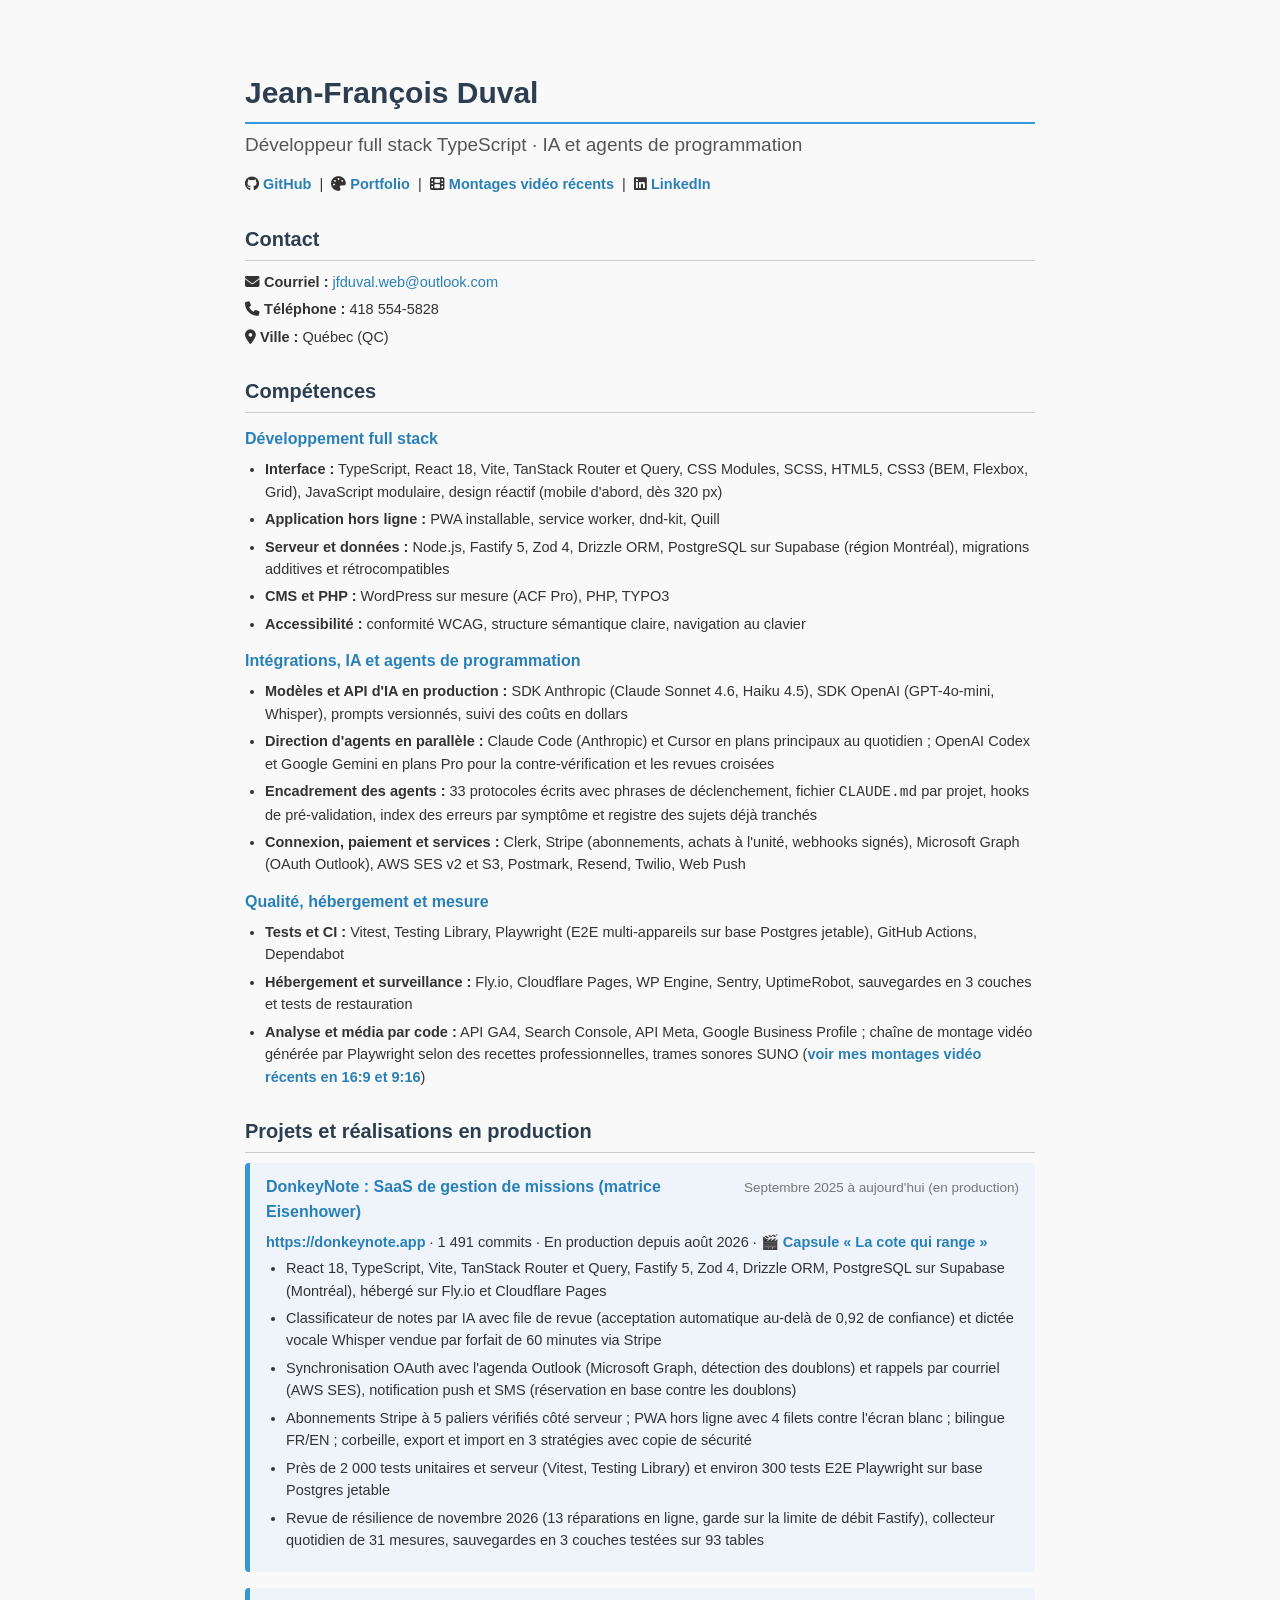
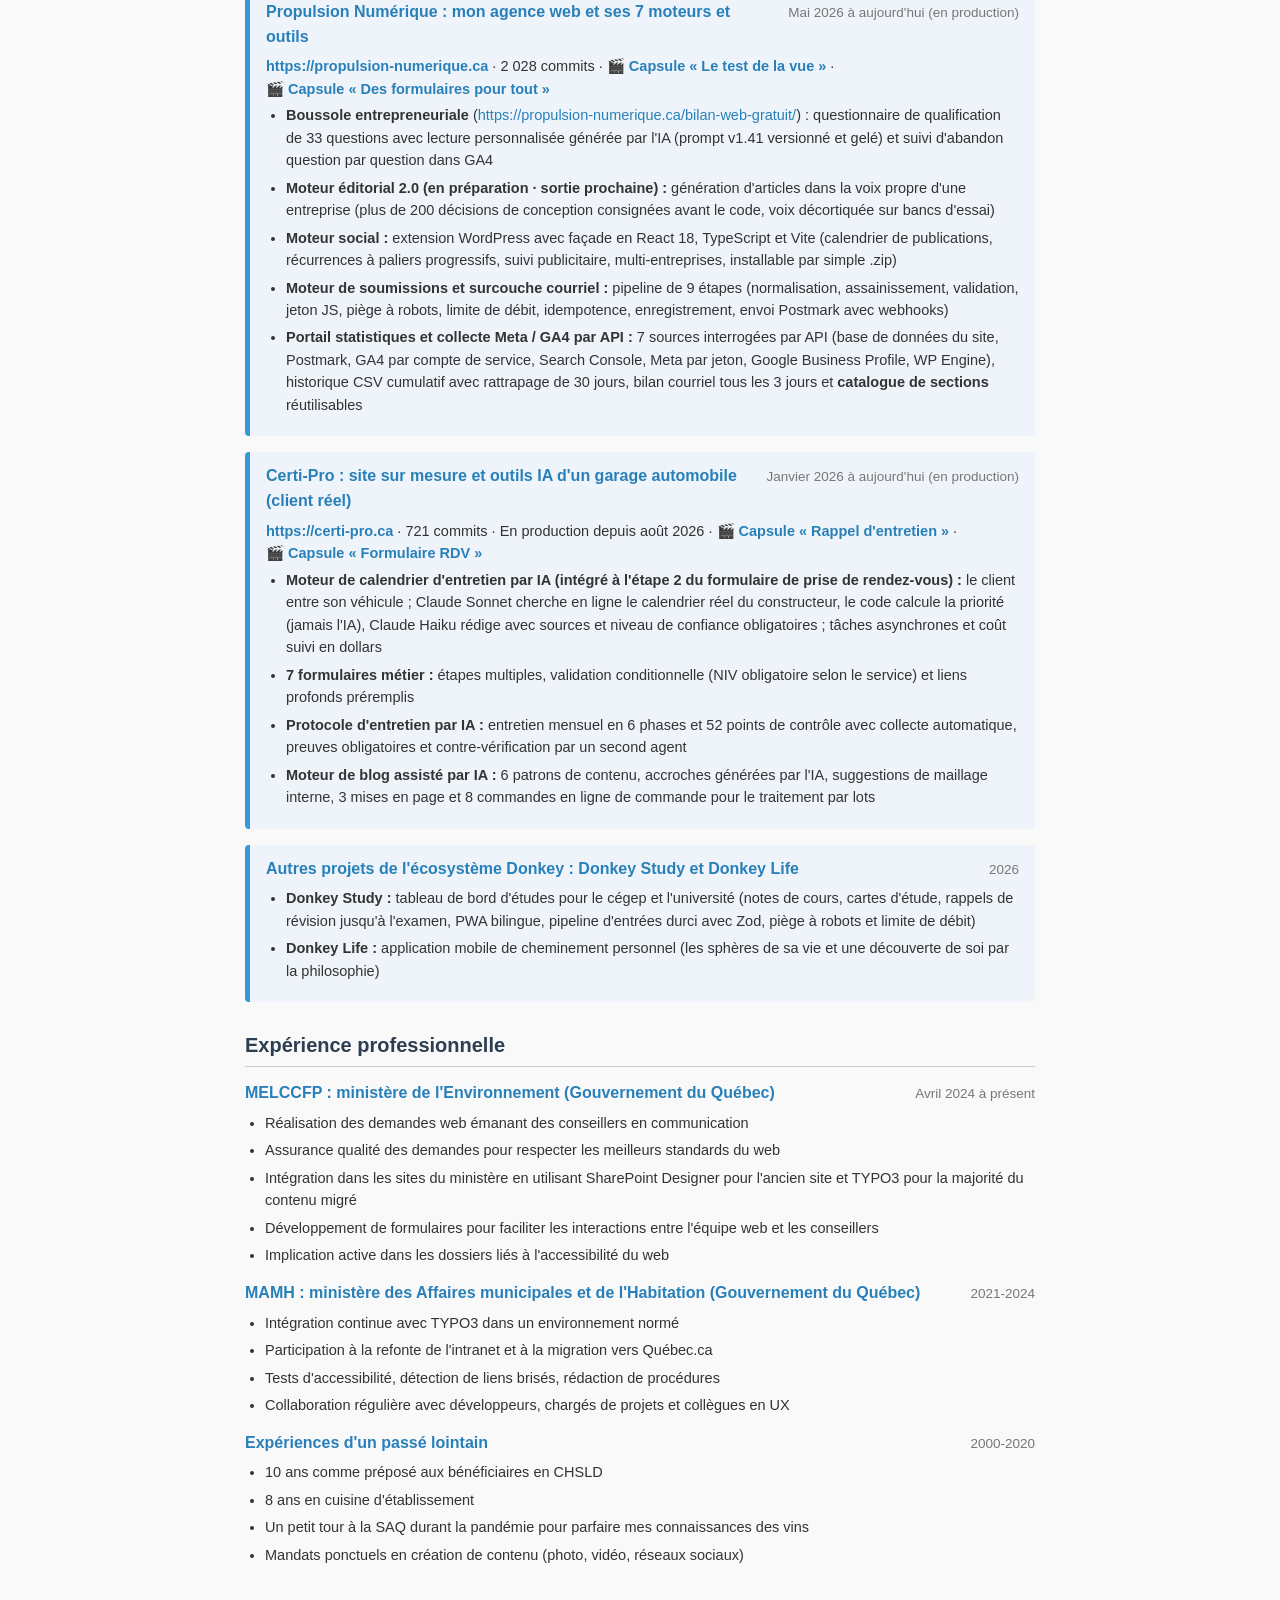
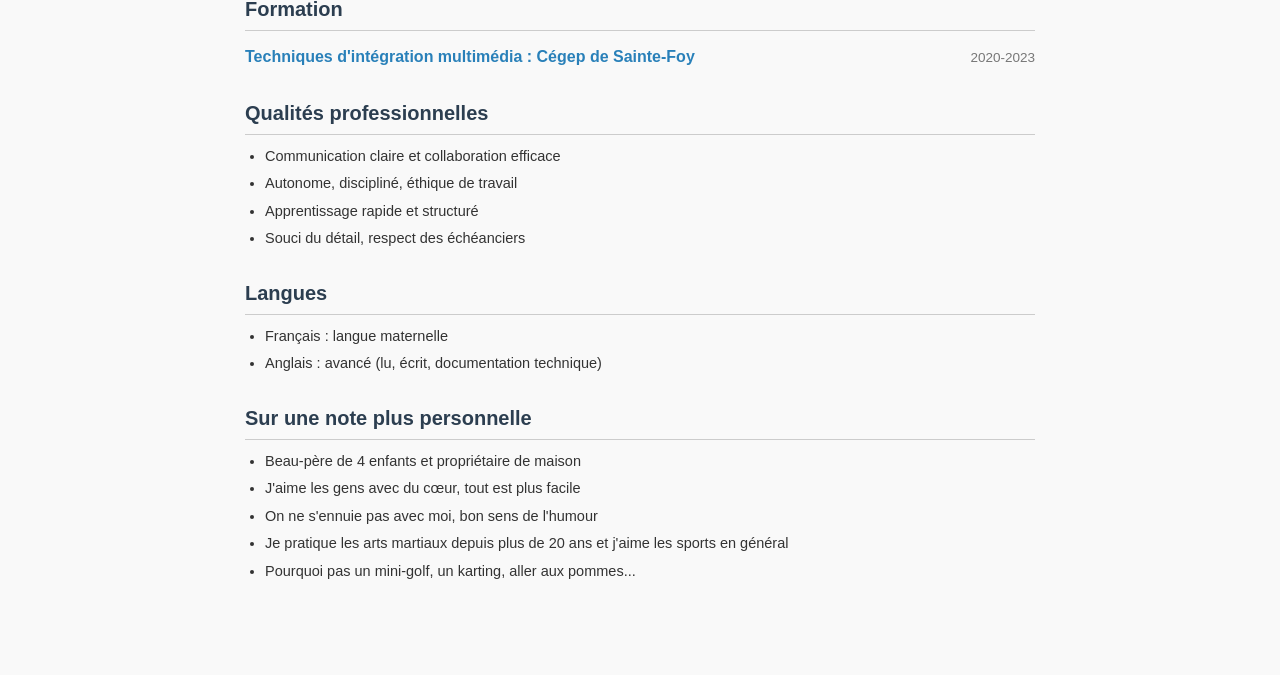
==== cv.html @ 27498d26 "Correctifs portfolio: 7 moteurs PN, 11 volets DonkeyNote, etape 2 calendrier Certi-Pro, lecteur vide" ====
<!DOCTYPE html>
<html lang="fr">

<head>
    <meta charset="UTF-8">
    <title>Jean-François Duval - Développeur full stack TypeScript · IA et agents de programmation</title>
    <meta name="viewport" content="width=device-width, initial-scale=1">
    <link rel="stylesheet" href="https://cdnjs.cloudflare.com/ajax/libs/font-awesome/6.5.0/css/all.min.css">
    <style>
        @page {
            size: Letter portrait;
            margin: 13.5mm 16mm;
        }

        * {
            box-sizing: border-box;
            -webkit-print-color-adjust: exact;
            print-color-adjust: exact;
        }

        .liste-contact {
            list-style: none;
            padding-left: 0;
        }

        body {
            font-family: 'Segoe UI', sans-serif;
            margin: 40px auto;
            max-width: 850px;
            background: #f9f9f9;
            color: #333;
            padding: 30px;
            line-height: 1.55;
            font-size: 14.5px;
        }

        @media print {
            body {
                margin: 0;
                padding: 0;
                max-width: none;
                background: #ffffff;
                font-size: 10pt;
                line-height: 1.48;
            }
        }

        h1,
        h2,
        h3,
        h4 {
            color: #2c3e50;
            break-after: avoid;
        }

        h1 {
            font-size: 30px;
            border-bottom: 2px solid #3498db;
            padding-bottom: 5px;
            margin-top: 0;
            margin-bottom: 0;
        }

        h2 {
            font-size: 19px;
            margin-top: 6px;
            margin-bottom: 10px;
            font-weight: normal;
            color: #555;
        }

        h3 {
            font-size: 20px;
            margin-top: 28px;
            margin-bottom: 10px;
            border-bottom: 1px solid #ccc;
            padding-bottom: 5px;
        }

        h4 {
            font-size: 16px;
            color: #2980b9;
            margin: 14px 0 6px;
            display: flex;
            justify-content: space-between;
            align-items: baseline;
            gap: 12px;
        }

        a {
            color: #2980b9;
            text-decoration: none;
        }

        ul {
            padding-left: 20px;
            margin-top: 4px;
            margin-bottom: 8px;
        }

        li {
            margin-bottom: 5px;
        }

        .date {
            color: #777;
            font-size: 13.5px;
            font-weight: normal;
            white-space: nowrap;
            flex-shrink: 0;
        }

        section {
            margin-bottom: 24px;
        }

        .highlight {
            background: #eef4fa;
            padding: 12px 16px;
            border-left: 5px solid #3498db;
            margin-bottom: 16px;
            border-radius: 4px;
            break-inside: avoid;
        }

        .highlight h4 {
            margin-top: 0;
        }

        .highlight p {
            margin: 6px 0 0;
        }

        .bloc-poste {
            break-inside: avoid;
            margin-bottom: 12px;
        }

        .contact,
        .skills,
        .experience,
        .education,
        .qualities,
        .languages,
        .interests,
        .projects {
            margin-top: 22px;
        }

        .clear {
            clear: both;
        }
    </style>
</head>

<body>

    <h1>Jean-François Duval</h1>
    <h2>Développeur full stack TypeScript · IA et agents de programmation</h2>
    <p style="white-space: nowrap;">
        <span>
            <i class="fa-brands fa-github"></i>
            <a href="https://github.com/jeffduval1" target="_blank"><strong>GitHub</strong></a>
        </span>
        &nbsp;|&nbsp;
        <span>
            <i class="fa-solid fa-palette"></i>
            <a href="https://jeffduval1.github.io/portfolio/" target="_blank"><strong>Portfolio</strong></a>
        </span>
        &nbsp;|&nbsp;
        <span>
            <i class="fa-solid fa-film"></i>
            <a href="https://1drv.ms/f/c/5f18c55ff03c8e9d/IgB4XdKOYRT3R7EL2zRr6CiNAWuEsrrYtdZXUw7FrZQ0P9o?e=lAoPhI" target="_blank"><strong>Montages vidéo récents</strong></a>
        </span>
        &nbsp;|&nbsp;
        <span>
            <i class="fa-brands fa-linkedin"></i>
            <a href="https://www.linkedin.com/in/jean-francois-duval-web" target="_blank"><strong>LinkedIn</strong></a>
        </span>
    </p>

    <section class="contact">
        <h3>Contact</h3>
        <ul class="liste-contact">
            <li><i class="fa-solid fa-envelope"></i> <strong>Courriel :</strong> <a href="mailto:jfduval.web@outlook.com">jfduval.web@outlook.com</a></li>
            <li><i class="fa-solid fa-phone"></i> <strong>Téléphone :</strong> 418 554-5828</li>
            <li><i class="fa-solid fa-location-dot"></i> <strong>Ville :</strong> Québec (QC)</li>
        </ul>
    </section>

    <section class="skills">
        <h3>Compétences</h3>

        <h4>Développement full stack</h4>
        <ul>
            <li><strong>Interface :</strong> TypeScript, React 18, Vite, TanStack Router et Query, CSS Modules, SCSS, HTML5, CSS3 (BEM, Flexbox, Grid), JavaScript modulaire, design réactif (mobile d'abord, dès 320 px)</li>
            <li><strong>Application hors ligne :</strong> PWA installable, service worker, dnd-kit, Quill</li>
            <li><strong>Serveur et données :</strong> Node.js, Fastify 5, Zod 4, Drizzle ORM, PostgreSQL sur Supabase (région Montréal), migrations additives et rétrocompatibles</li>
            <li><strong>CMS et PHP :</strong> WordPress sur mesure (ACF Pro), PHP, TYPO3</li>
            <li><strong>Accessibilité :</strong> conformité WCAG, structure sémantique claire, navigation au clavier</li>
        </ul>

        <h4>Intégrations, IA et agents de programmation</h4>
        <ul>
            <li><strong>Modèles et API d'IA en production :</strong> SDK Anthropic (Claude Sonnet 4.6, Haiku 4.5), SDK OpenAI (GPT-4o-mini, Whisper), prompts versionnés, suivi des coûts en dollars</li>
            <li><strong>Direction d'agents en parallèle :</strong> Claude Code (Anthropic) et Cursor en plans principaux au quotidien ; OpenAI Codex et Google Gemini en plans Pro pour la contre-vérification et les revues croisées</li>
            <li><strong>Encadrement des agents :</strong> 33 protocoles écrits avec phrases de déclenchement, fichier <code>CLAUDE.md</code> par projet, hooks de pré-validation, index des erreurs par symptôme et registre des sujets déjà tranchés</li>
            <li><strong>Connexion, paiement et services :</strong> Clerk, Stripe (abonnements, achats à l'unité, webhooks signés), Microsoft Graph (OAuth Outlook), AWS SES v2 et S3, Postmark, Resend, Twilio, Web Push</li>
        </ul>

        <h4>Qualité, hébergement et mesure</h4>
        <ul>
            <li><strong>Tests et CI :</strong> Vitest, Testing Library, Playwright (E2E multi-appareils sur base Postgres jetable), GitHub Actions, Dependabot</li>
            <li><strong>Hébergement et surveillance :</strong> Fly.io, Cloudflare Pages, WP Engine, Sentry, UptimeRobot, sauvegardes en 3 couches et tests de restauration</li>
            <li><strong>Analyse et média par code :</strong> API GA4, Search Console, API Meta, Google Business Profile ; chaîne de montage vidéo générée par Playwright selon des recettes professionnelles, trames sonores SUNO (<a href="https://1drv.ms/f/c/5f18c55ff03c8e9d/IgB4XdKOYRT3R7EL2zRr6CiNAWuEsrrYtdZXUw7FrZQ0P9o?e=lAoPhI" target="_blank"><strong>voir mes montages vidéo récents en 16:9 et 9:16</strong></a>)</li>
        </ul>
    </section>

    <section class="projects">
        <h3>Projets et réalisations en production</h3>

        <div class="highlight">
            <h4>DonkeyNote : SaaS de gestion de missions (matrice Eisenhower) <span class="date">Septembre 2025 à aujourd'hui (en production)</span></h4>
            <p><a href="https://donkeynote.app" target="_blank"><strong>https://donkeynote.app</strong></a> · 1 491 commits · En production depuis août 2026 · <a href="https://jeffduval1.github.io/portfolio/?video=cote-qui-range" target="_blank" style="white-space: nowrap;"><strong>🎬 Capsule « La cote qui range »</strong></a></p>
            <ul>
                <li>React 18, TypeScript, Vite, TanStack Router et Query, Fastify 5, Zod 4, Drizzle ORM, PostgreSQL sur Supabase (Montréal), hébergé sur Fly.io et Cloudflare Pages</li>
                <li>Classificateur de notes par IA avec file de revue (acceptation automatique au-delà de 0,92 de confiance) et dictée vocale Whisper vendue par forfait de 60 minutes via Stripe</li>
                <li>Synchronisation OAuth avec l'agenda Outlook (Microsoft Graph, détection des doublons) et rappels par courriel (AWS SES), notification push et SMS (réservation en base contre les doublons)</li>
                <li>Abonnements Stripe à 5 paliers vérifiés côté serveur ; PWA hors ligne avec 4 filets contre l'écran blanc ; bilingue FR/EN ; corbeille, export et import en 3 stratégies avec copie de sécurité</li>
                <li>Près de 2 000 tests unitaires et serveur (Vitest, Testing Library) et environ 300 tests E2E Playwright sur base Postgres jetable</li>
                <li>Revue de résilience de novembre 2026 (13 réparations en ligne, garde sur la limite de débit Fastify), collecteur quotidien de 31 mesures, sauvegardes en 3 couches testées sur 93 tables</li>
            </ul>
        </div>

        <div class="highlight">
            <h4>Propulsion Numérique : mon agence web et ses 7 moteurs et outils <span class="date">Mai 2026 à aujourd'hui (en production)</span></h4>
            <p><a href="https://propulsion-numerique.ca" target="_blank"><strong>https://propulsion-numerique.ca</strong></a> · 2 028 commits · <a href="https://jeffduval1.github.io/portfolio/?video=test-de-la-vue" target="_blank" style="white-space: nowrap;"><strong>🎬 Capsule « Le test de la vue »</strong></a> · <a href="https://jeffduval1.github.io/portfolio/?video=des-formulaires" target="_blank" style="white-space: nowrap;"><strong>🎬 Capsule « Des formulaires pour tout »</strong></a></p>
            <ul>
                <li><strong>Boussole entrepreneuriale</strong> (<a href="https://propulsion-numerique.ca/bilan-web-gratuit/" target="_blank">https://propulsion-numerique.ca/bilan-web-gratuit/</a>) : questionnaire de qualification de 33 questions avec lecture personnalisée générée par l'IA (prompt v1.41 versionné et gelé) et suivi d'abandon question par question dans GA4</li>
                <li><strong>Moteur éditorial 2.0 (en préparation · sortie prochaine) :</strong> génération d'articles dans la voix propre d'une entreprise (plus de 200 décisions de conception consignées avant le code, voix décortiquée sur bancs d'essai)</li>
                <li><strong>Moteur social :</strong> extension WordPress avec façade en React 18, TypeScript et Vite (calendrier de publications, récurrences à paliers progressifs, suivi publicitaire, multi-entreprises, installable par simple .zip)</li>
                <li><strong>Moteur de soumissions et surcouche courriel :</strong> pipeline de 9 étapes (normalisation, assainissement, validation, jeton JS, piège à robots, limite de débit, idempotence, enregistrement, envoi Postmark avec webhooks)</li>
                <li><strong>Portail statistiques et collecte Meta / GA4 par API :</strong> 7 sources interrogées par API (base de données du site, Postmark, GA4 par compte de service, Search Console, Meta par jeton, Google Business Profile, WP Engine), historique CSV cumulatif avec rattrapage de 30 jours, bilan courriel tous les 3 jours et <strong>catalogue de sections</strong> réutilisables</li>
            </ul>
        </div>

        <div class="highlight">
            <h4>Certi-Pro : site sur mesure et outils IA d'un garage automobile (client réel) <span class="date">Janvier 2026 à aujourd'hui (en production)</span></h4>
            <p><a href="https://certi-pro.ca" target="_blank"><strong>https://certi-pro.ca</strong></a> · 721 commits · En production depuis août 2026 · <a href="https://jeffduval1.github.io/portfolio/?video=rappel-entretien" target="_blank" style="white-space: nowrap;"><strong>🎬 Capsule « Rappel d'entretien »</strong></a> · <a href="https://jeffduval1.github.io/portfolio/?video=formulaire-rdv" target="_blank" style="white-space: nowrap;"><strong>🎬 Capsule « Formulaire RDV »</strong></a></p>
            <ul>
                <li><strong>Moteur de calendrier d'entretien par IA (intégré à l'étape 2 du formulaire de prise de rendez-vous) :</strong> le client entre son véhicule ; Claude Sonnet cherche en ligne le calendrier réel du constructeur, le code calcule la priorité (jamais l'IA), Claude Haiku rédige avec sources et niveau de confiance obligatoires ; tâches asynchrones et coût suivi en dollars</li>
                <li><strong>7 formulaires métier :</strong> étapes multiples, validation conditionnelle (NIV obligatoire selon le service) et liens profonds préremplis</li>
                <li><strong>Protocole d'entretien par IA :</strong> entretien mensuel en 6 phases et 52 points de contrôle avec collecte automatique, preuves obligatoires et contre-vérification par un second agent</li>
                <li><strong>Moteur de blog assisté par IA :</strong> 6 patrons de contenu, accroches générées par l'IA, suggestions de maillage interne, 3 mises en page et 8 commandes en ligne de commande pour le traitement par lots</li>
            </ul>
        </div>

        <div class="highlight">
            <h4>Autres projets de l'écosystème Donkey : Donkey Study et Donkey Life <span class="date">2026</span></h4>
            <ul>
                <li><strong>Donkey Study :</strong> tableau de bord d'études pour le cégep et l'université (notes de cours, cartes d'étude, rappels de révision jusqu'à l'examen, PWA bilingue, pipeline d'entrées durci avec Zod, piège à robots et limite de débit)</li>
                <li><strong>Donkey Life :</strong> application mobile de cheminement personnel (les sphères de sa vie et une découverte de soi par la philosophie)</li>
            </ul>
        </div>
    </section>

    <section class="experience">
        <h3>Expérience professionnelle</h3>

        <div class="bloc-poste">
            <h4>MELCCFP : ministère de l'Environnement (Gouvernement du Québec) <span class="date">Avril 2024 à présent</span></h4>
            <ul>
                <li>Réalisation des demandes web émanant des conseillers en communication</li>
                <li>Assurance qualité des demandes pour respecter les meilleurs standards du web</li>
                <li>Intégration dans les sites du ministère en utilisant SharePoint Designer pour l'ancien site et TYPO3 pour la majorité du contenu migré</li>
                <li>Développement de formulaires pour faciliter les interactions entre l'équipe web et les conseillers</li>
                <li>Implication active dans les dossiers liés à l'accessibilité du web</li>
            </ul>
        </div>

        <div class="bloc-poste">
            <h4>MAMH : ministère des Affaires municipales et de l'Habitation (Gouvernement du Québec) <span class="date">2021-2024</span></h4>
            <ul>
                <li>Intégration continue avec TYPO3 dans un environnement normé</li>
                <li>Participation à la refonte de l'intranet et à la migration vers Québec.ca</li>
                <li>Tests d'accessibilité, détection de liens brisés, rédaction de procédures</li>
                <li>Collaboration régulière avec développeurs, chargés de projets et collègues en UX</li>
            </ul>
        </div>

        <div class="bloc-poste">
            <h4>Expériences d'un passé lointain <span class="date">2000-2020</span></h4>
            <ul>
                <li>10 ans comme préposé aux bénéficiaires en CHSLD</li>
                <li>8 ans en cuisine d'établissement</li>
                <li>Un petit tour à la SAQ durant la pandémie pour parfaire mes connaissances des vins</li>
                <li>Mandats ponctuels en création de contenu (photo, vidéo, réseaux sociaux)</li>
            </ul>
        </div>
    </section>

    <section class="education">
        <h3>Formation</h3>
        <h4>Techniques d'intégration multimédia : Cégep de Sainte-Foy <span class="date">2020-2023</span></h4>
    </section>

    <section class="qualities">
        <h3>Qualités professionnelles</h3>
        <ul>
            <li>Communication claire et collaboration efficace</li>
            <li>Autonome, discipliné, éthique de travail</li>
            <li>Apprentissage rapide et structuré</li>
            <li>Souci du détail, respect des échéanciers</li>
        </ul>
    </section>

    <section class="languages">
        <h3>Langues</h3>
        <ul>
            <li>Français : langue maternelle</li>
            <li>Anglais : avancé (lu, écrit, documentation technique)</li>
        </ul>
    </section>

    <section class="interests">
        <h3>Sur une note plus personnelle</h3>
        <ul>
            <li>Beau-père de 4 enfants et propriétaire de maison</li>
            <li>J'aime les gens avec du cœur, tout est plus facile</li>
            <li>On ne s'ennuie pas avec moi, bon sens de l'humour</li>
            <li>Je pratique les arts martiaux depuis plus de 20 ans et j'aime les sports en général</li>
            <li>Pourquoi pas un mini-golf, un karting, aller aux pommes...</li>
        </ul>
    </section>

</body>

</html>
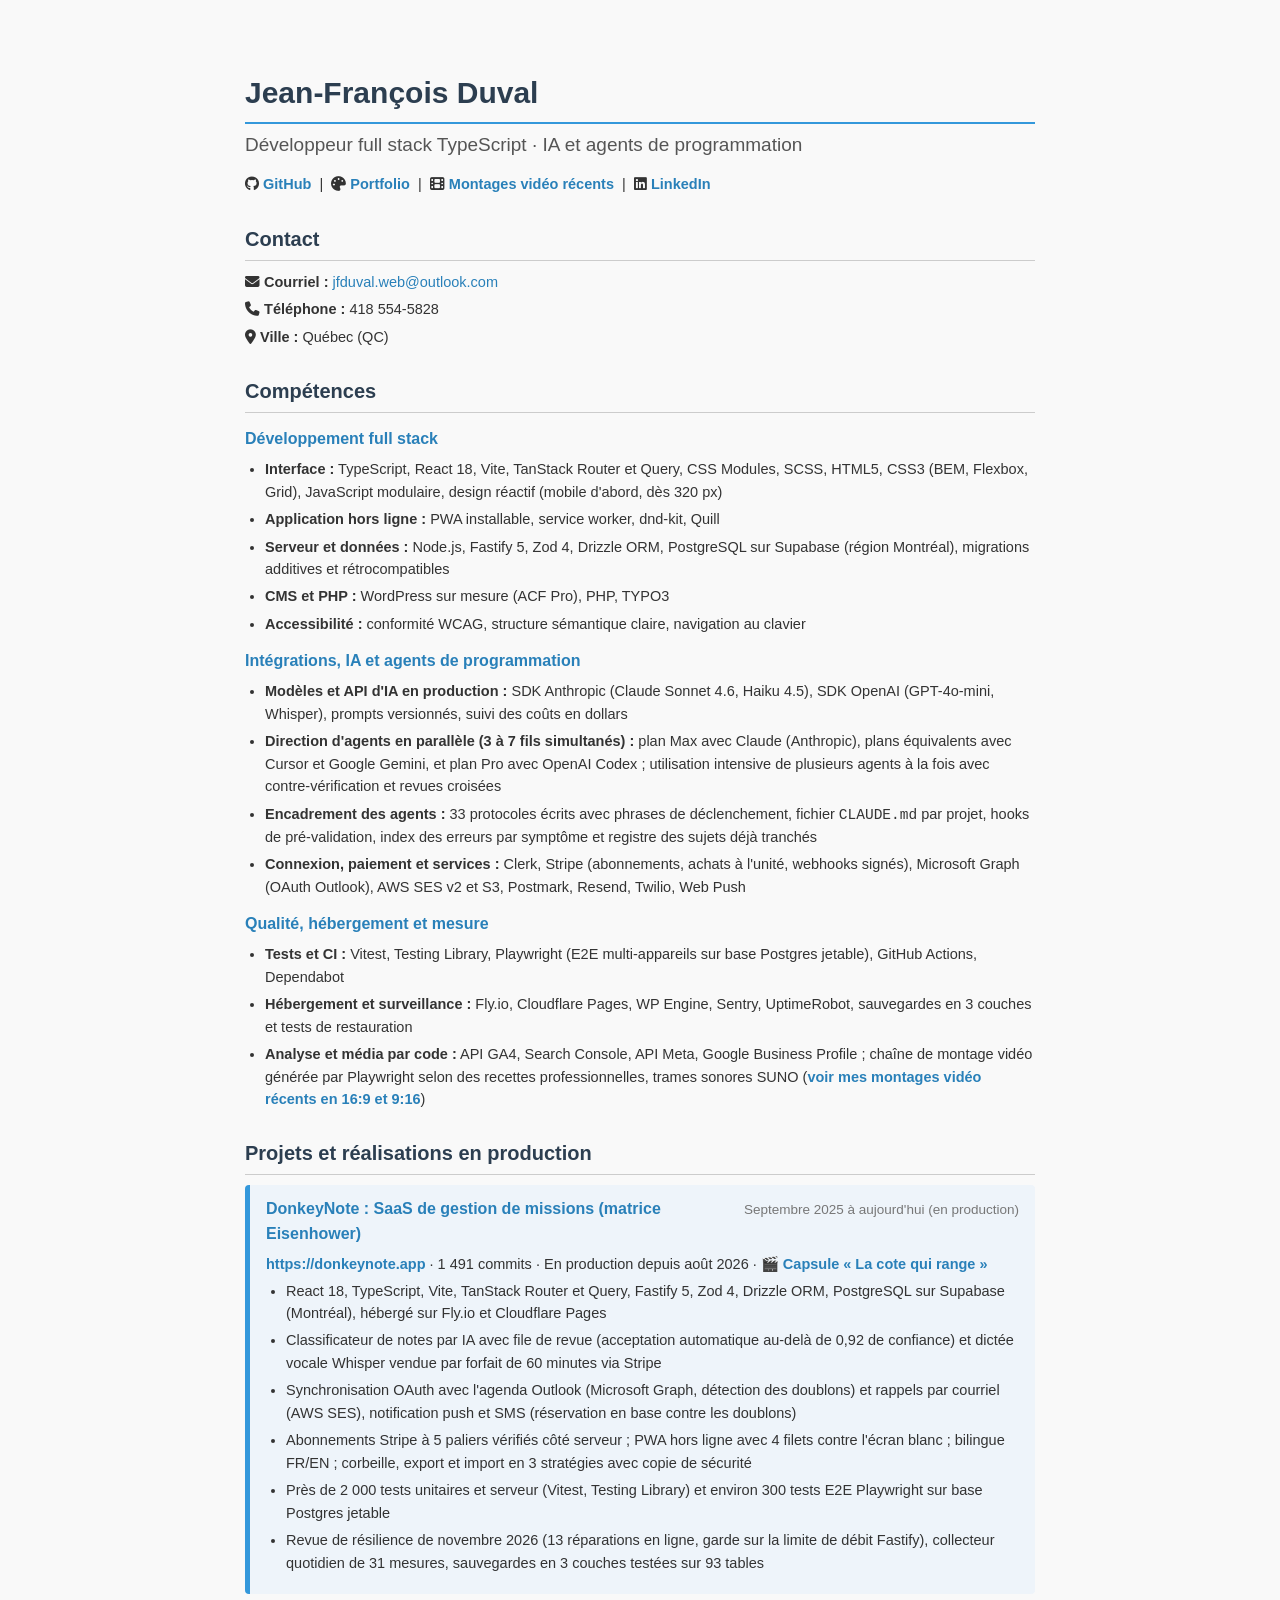
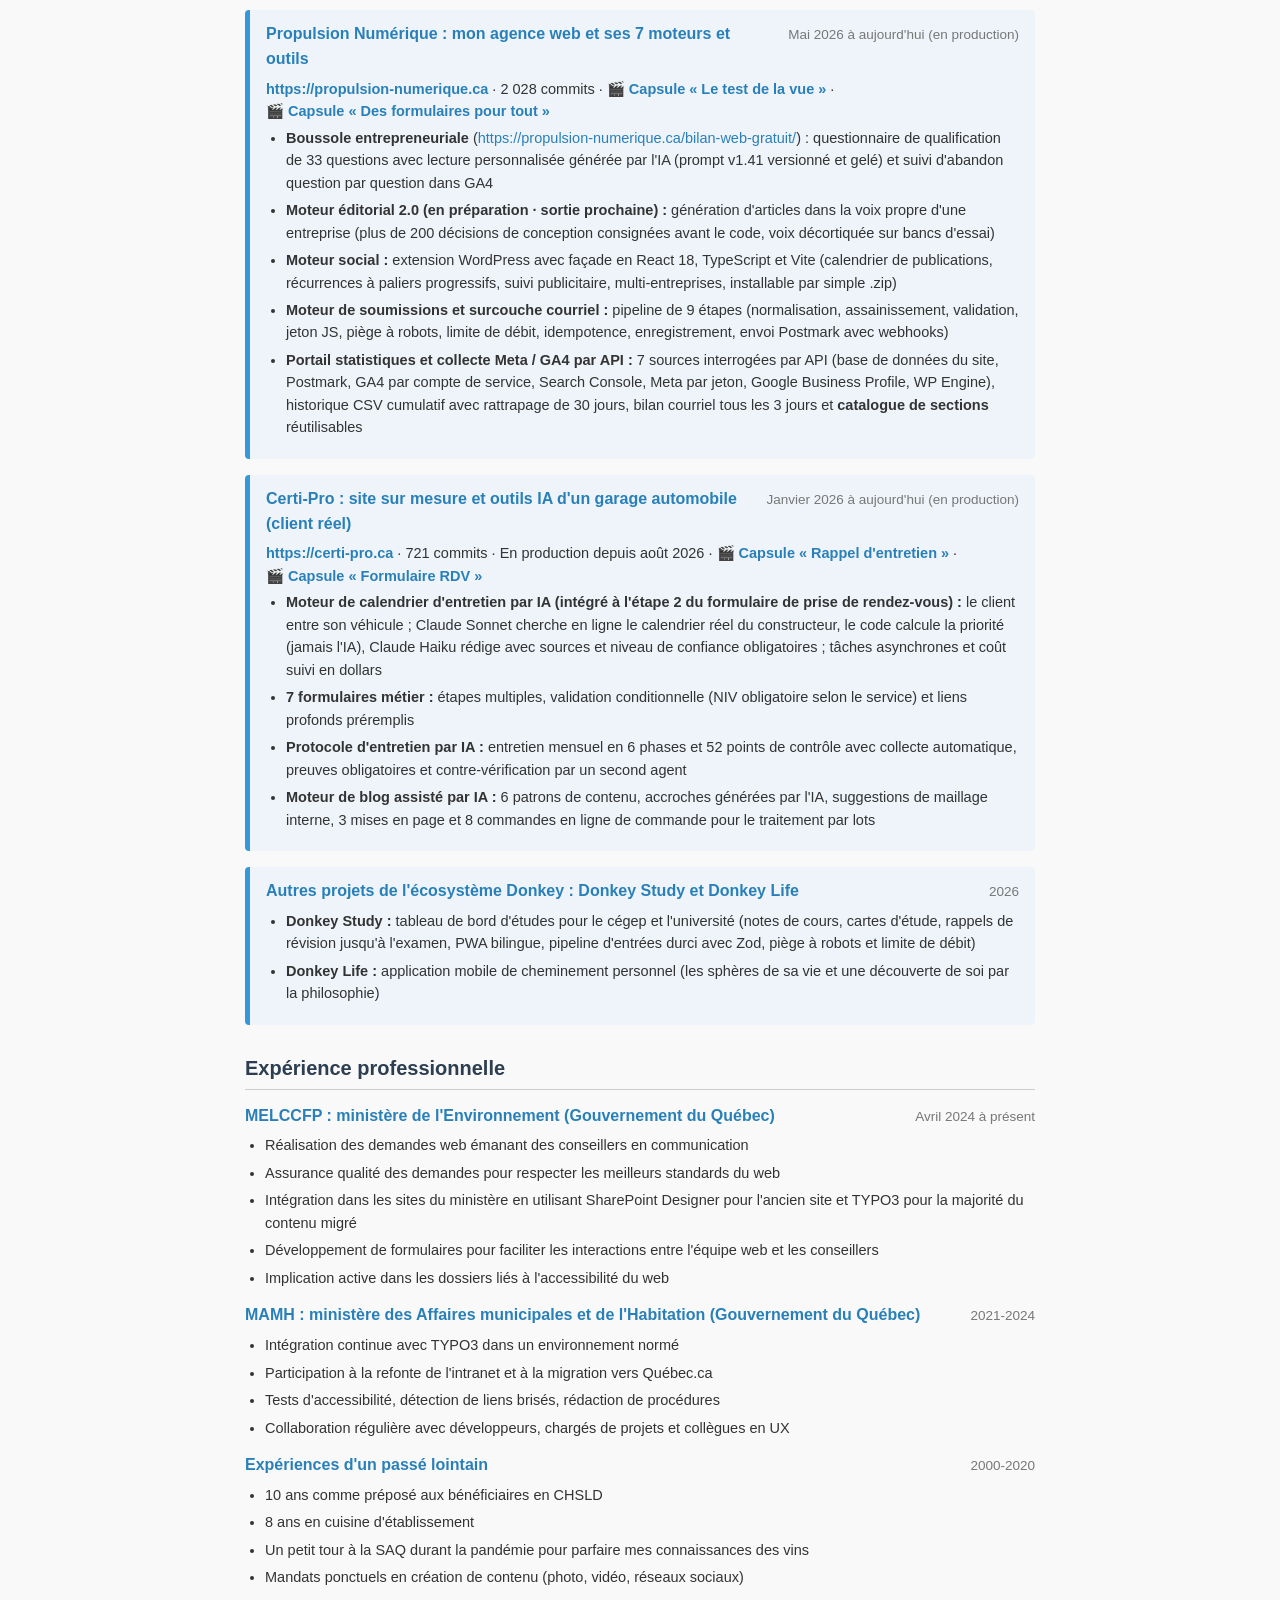
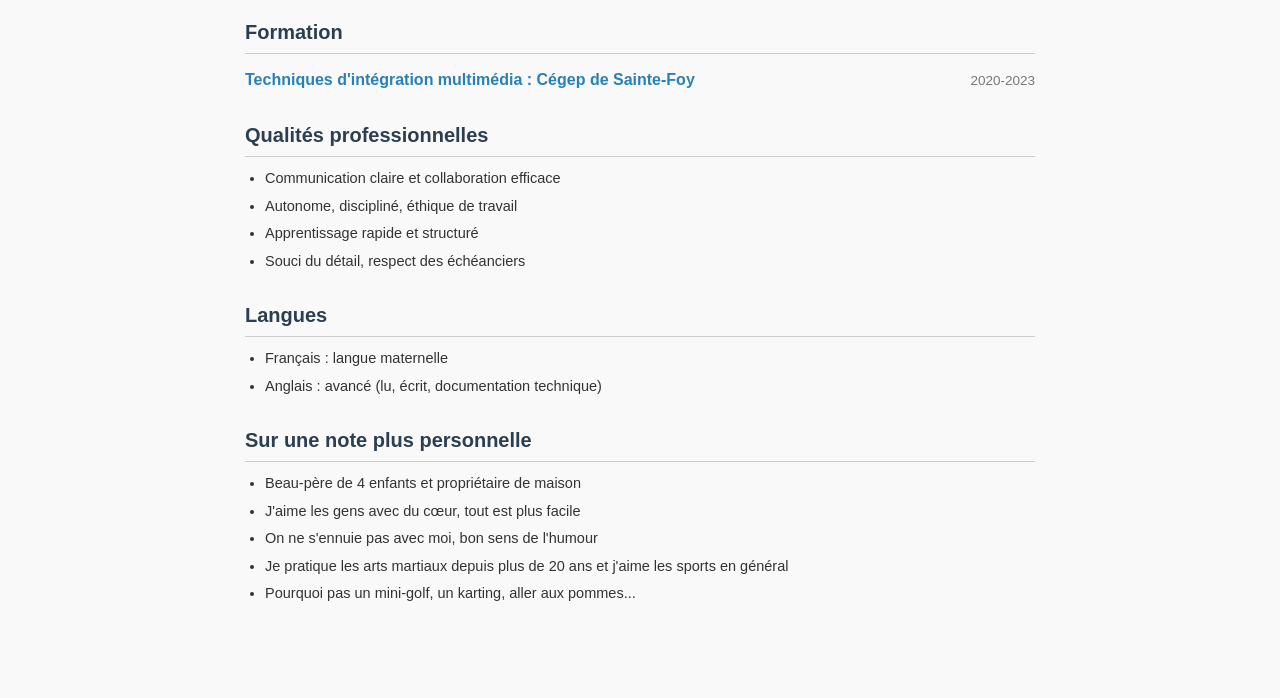
==== commit 2e124c3c: "Precision plans agents (Max Claude, Cursor, Gemini, Pro Codex) et 3 a 7 fils simultanes" ====
--- a/cv.html
+++ b/cv.html
@@ -203,7 +203,7 @@
         <h4>Intégrations, IA et agents de programmation</h4>
         <ul>
             <li><strong>Modèles et API d'IA en production :</strong> SDK Anthropic (Claude Sonnet 4.6, Haiku 4.5), SDK OpenAI (GPT-4o-mini, Whisper), prompts versionnés, suivi des coûts en dollars</li>
-            <li><strong>Direction d'agents en parallèle :</strong> Claude Code (Anthropic) et Cursor en plans principaux au quotidien ; OpenAI Codex et Google Gemini en plans Pro pour la contre-vérification et les revues croisées</li>
+            <li><strong>Direction d'agents en parallèle (3 à 7 fils simultanés) :</strong> plan Max avec Claude (Anthropic), plans équivalents avec Cursor et Google Gemini, et plan Pro avec OpenAI Codex ; utilisation intensive de plusieurs agents à la fois avec contre-vérification et revues croisées</li>
             <li><strong>Encadrement des agents :</strong> 33 protocoles écrits avec phrases de déclenchement, fichier <code>CLAUDE.md</code> par projet, hooks de pré-validation, index des erreurs par symptôme et registre des sujets déjà tranchés</li>
             <li><strong>Connexion, paiement et services :</strong> Clerk, Stripe (abonnements, achats à l'unité, webhooks signés), Microsoft Graph (OAuth Outlook), AWS SES v2 et S3, Postmark, Resend, Twilio, Web Push</li>
         </ul>
